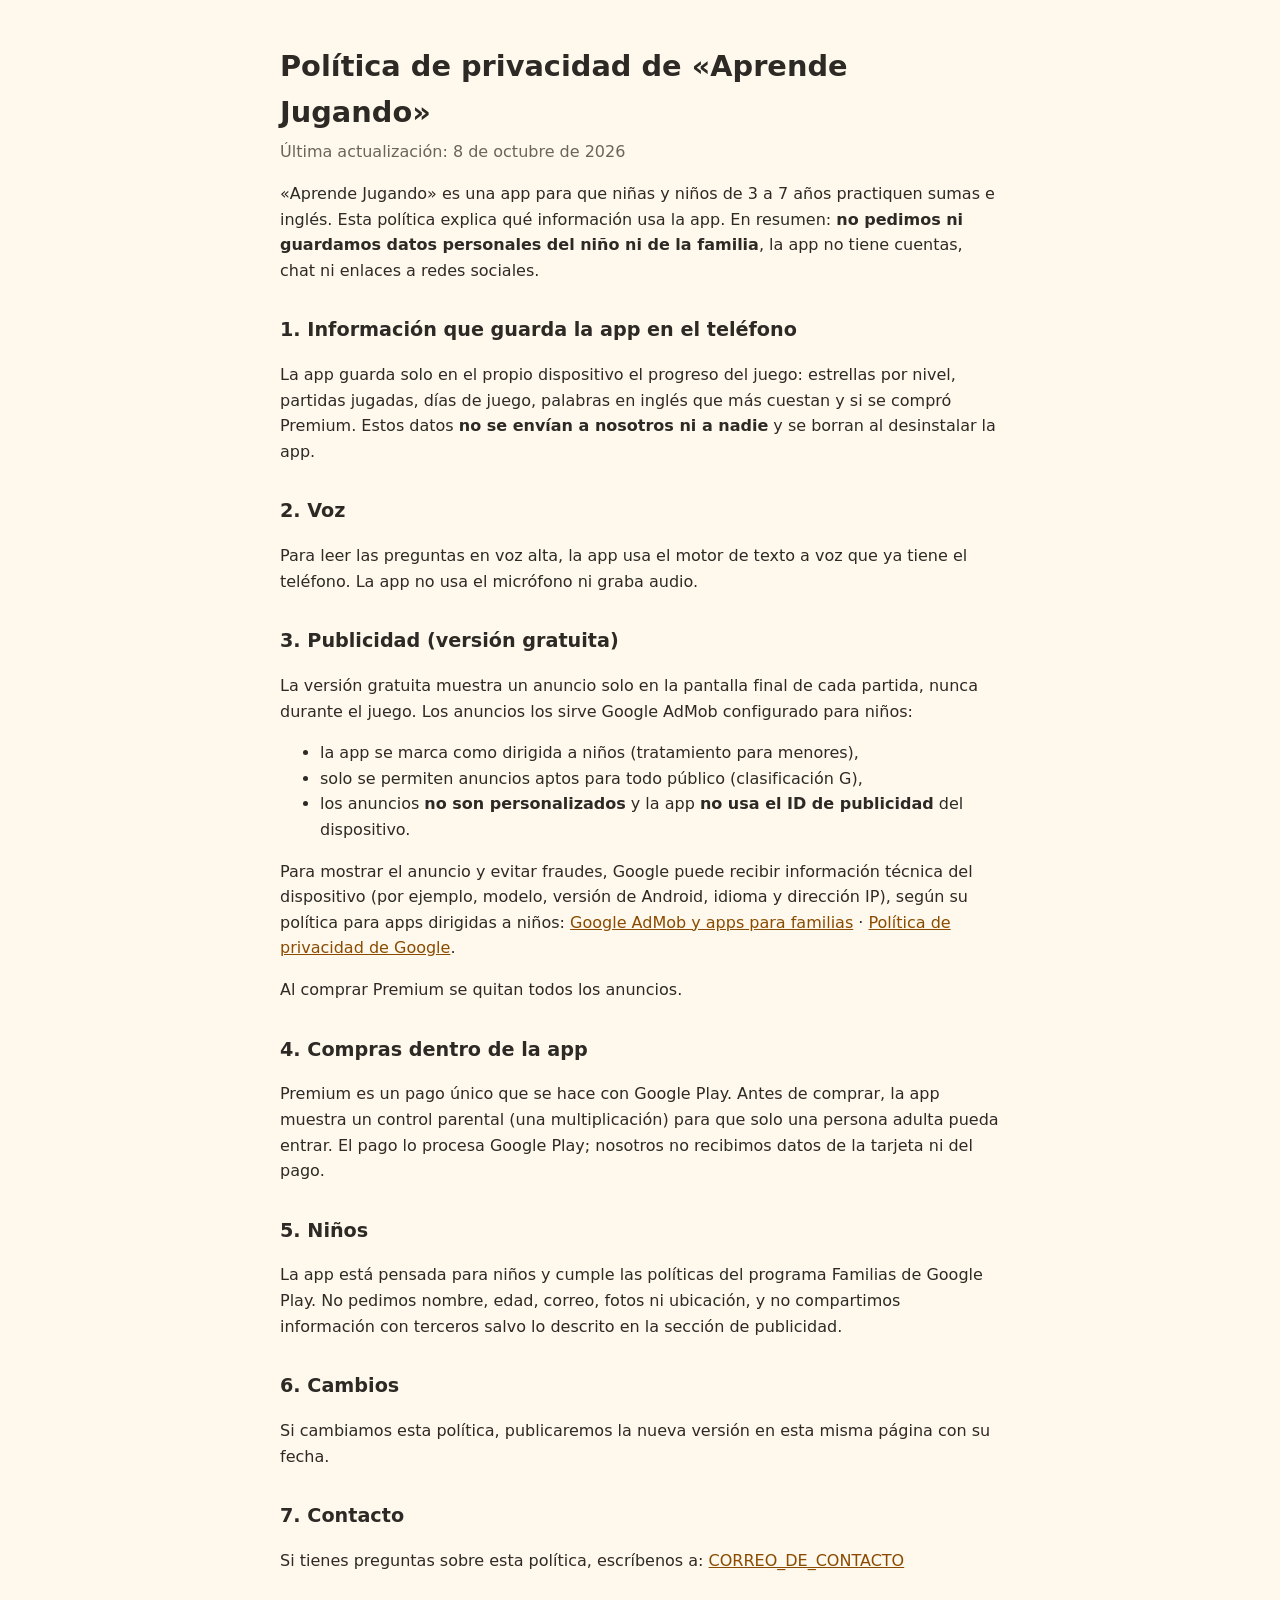
==== docs/privacidad.html @ e11c9ba7 "Prepare Google Play release: upload-key signing, AAB build, privacy policy - Release builds use andr" ====
<!doctype html>
<html lang="es">
<head>
<meta charset="utf-8">
<meta name="viewport" content="width=device-width, initial-scale=1">
<title>Política de privacidad · Aprende Jugando</title>
<style>
  body { font-family: system-ui, -apple-system, "Segoe UI", Roboto, sans-serif; background: #fff8ec; color: #2d2a26;
         max-width: 720px; margin: 0 auto; padding: 24px 16px 48px; line-height: 1.6; }
  h1 { font-size: 1.8rem; margin-bottom: 0; }
  h2 { font-size: 1.2rem; margin-top: 2rem; }
  .fecha { color: #6b645b; margin-top: 4px; }
  a { color: #8a4b00; }
</style>
</head>
<body>
<h1>Política de privacidad de «Aprende Jugando»</h1>
<p class="fecha">Última actualización: 8 de octubre de 2026</p>

<p>«Aprende Jugando» es una app para que niñas y niños de 3 a 7 años practiquen sumas e inglés.
Esta política explica qué información usa la app. En resumen: <strong>no pedimos ni guardamos datos personales
del niño ni de la familia</strong>, la app no tiene cuentas, chat ni enlaces a redes sociales.</p>

<h2>1. Información que guarda la app en el teléfono</h2>
<p>La app guarda solo en el propio dispositivo el progreso del juego: estrellas por nivel, partidas jugadas,
días de juego, palabras en inglés que más cuestan y si se compró Premium. Estos datos <strong>no se envían a
nosotros ni a nadie</strong> y se borran al desinstalar la app.</p>

<h2>2. Voz</h2>
<p>Para leer las preguntas en voz alta, la app usa el motor de texto a voz que ya tiene el teléfono.
La app no usa el micrófono ni graba audio.</p>

<h2>3. Publicidad (versión gratuita)</h2>
<p>La versión gratuita muestra un anuncio solo en la pantalla final de cada partida, nunca durante el juego.
Los anuncios los sirve Google AdMob configurado para niños:</p>
<ul>
  <li>la app se marca como dirigida a niños (tratamiento para menores),</li>
  <li>solo se permiten anuncios aptos para todo público (clasificación G),</li>
  <li>los anuncios <strong>no son personalizados</strong> y la app <strong>no usa el ID de publicidad</strong> del dispositivo.</li>
</ul>
<p>Para mostrar el anuncio y evitar fraudes, Google puede recibir información técnica del dispositivo
(por ejemplo, modelo, versión de Android, idioma y dirección IP), según su política para apps dirigidas a niños:
<a href="https://support.google.com/admob/answer/6223431">Google AdMob y apps para familias</a> ·
<a href="https://policies.google.com/privacy">Política de privacidad de Google</a>.</p>
<p>Al comprar Premium se quitan todos los anuncios.</p>

<h2>4. Compras dentro de la app</h2>
<p>Premium es un pago único que se hace con Google Play. Antes de comprar, la app muestra un control parental
(una multiplicación) para que solo una persona adulta pueda entrar. El pago lo procesa Google Play;
nosotros no recibimos datos de la tarjeta ni del pago.</p>

<h2>5. Niños</h2>
<p>La app está pensada para niños y cumple las políticas del programa Familias de Google Play.
No pedimos nombre, edad, correo, fotos ni ubicación, y no compartimos información con terceros
salvo lo descrito en la sección de publicidad.</p>

<h2>6. Cambios</h2>
<p>Si cambiamos esta política, publicaremos la nueva versión en esta misma página con su fecha.</p>

<h2>7. Contacto</h2>
<p>Si tienes preguntas sobre esta política, escríbenos a: <a href="mailto:CORREO_DE_CONTACTO">CORREO_DE_CONTACTO</a></p>
</body>
</html>
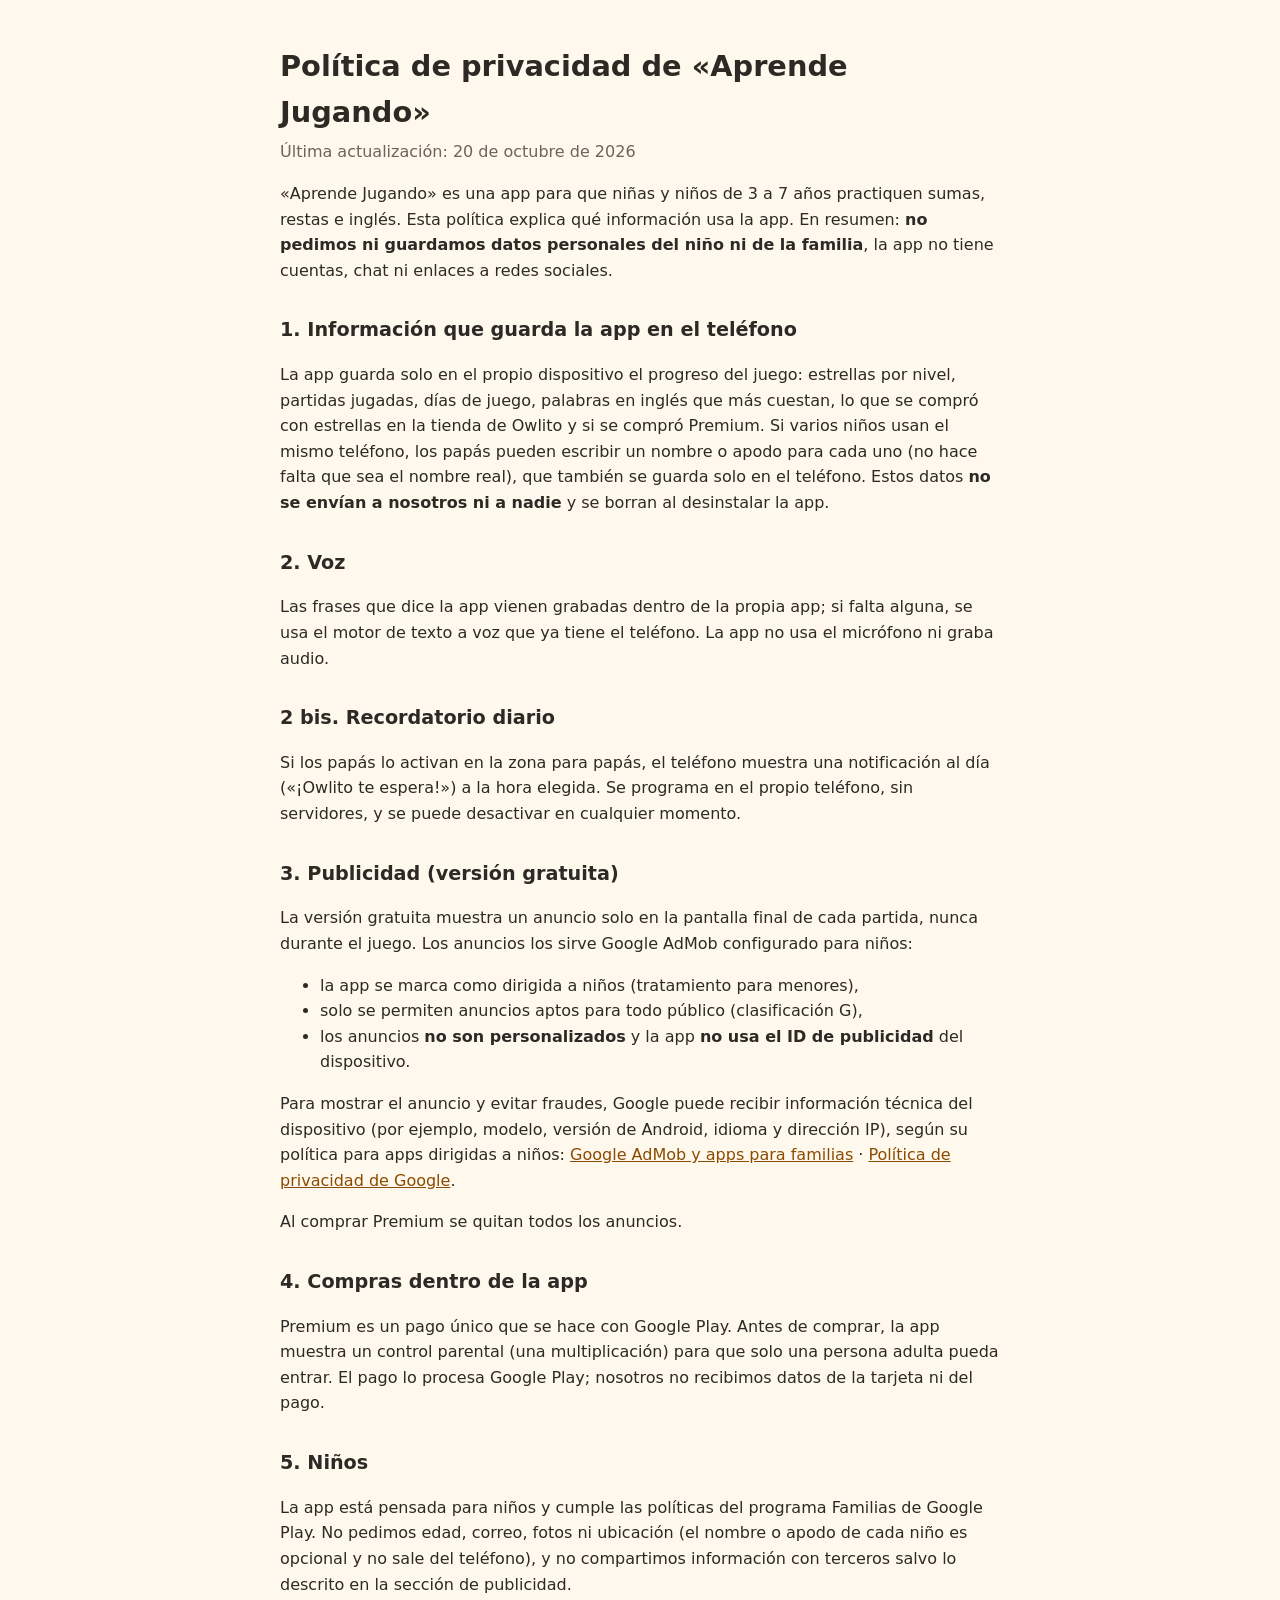
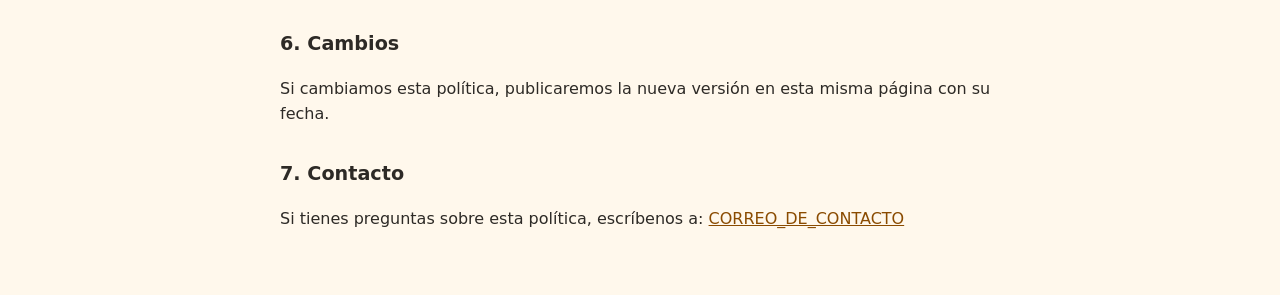
==== commit 221207a5: "Privacy policy: subtraction, shop, kid nicknames, recorded voice, daily reminder Co-Authored-By: Cla" ====
--- a/docs/privacidad.html
+++ b/docs/privacidad.html
@@ -15,20 +15,27 @@
 </head>
 <body>
 <h1>Política de privacidad de «Aprende Jugando»</h1>
-<p class="fecha">Última actualización: 8 de octubre de 2026</p>
+<p class="fecha">Última actualización: 20 de octubre de 2026</p>
 
-<p>«Aprende Jugando» es una app para que niñas y niños de 3 a 7 años practiquen sumas e inglés.
+<p>«Aprende Jugando» es una app para que niñas y niños de 3 a 7 años practiquen sumas, restas e inglés.
 Esta política explica qué información usa la app. En resumen: <strong>no pedimos ni guardamos datos personales
 del niño ni de la familia</strong>, la app no tiene cuentas, chat ni enlaces a redes sociales.</p>
 
 <h2>1. Información que guarda la app en el teléfono</h2>
 <p>La app guarda solo en el propio dispositivo el progreso del juego: estrellas por nivel, partidas jugadas,
-días de juego, palabras en inglés que más cuestan y si se compró Premium. Estos datos <strong>no se envían a
-nosotros ni a nadie</strong> y se borran al desinstalar la app.</p>
+días de juego, palabras en inglés que más cuestan, lo que se compró con estrellas en la tienda de Owlito
+y si se compró Premium. Si varios niños usan el mismo teléfono, los papás pueden escribir un nombre o apodo
+para cada uno (no hace falta que sea el nombre real), que también se guarda solo en el teléfono.
+Estos datos <strong>no se envían a nosotros ni a nadie</strong> y se borran al desinstalar la app.</p>
 
 <h2>2. Voz</h2>
-<p>Para leer las preguntas en voz alta, la app usa el motor de texto a voz que ya tiene el teléfono.
-La app no usa el micrófono ni graba audio.</p>
+<p>Las frases que dice la app vienen grabadas dentro de la propia app; si falta alguna, se usa el
+motor de texto a voz que ya tiene el teléfono. La app no usa el micrófono ni graba audio.</p>
+
+<h2>2 bis. Recordatorio diario</h2>
+<p>Si los papás lo activan en la zona para papás, el teléfono muestra una notificación al día
+(«¡Owlito te espera!») a la hora elegida. Se programa en el propio teléfono, sin servidores,
+y se puede desactivar en cualquier momento.</p>
 
 <h2>3. Publicidad (versión gratuita)</h2>
 <p>La versión gratuita muestra un anuncio solo en la pantalla final de cada partida, nunca durante el juego.
@@ -51,7 +58,8 @@
 
 <h2>5. Niños</h2>
 <p>La app está pensada para niños y cumple las políticas del programa Familias de Google Play.
-No pedimos nombre, edad, correo, fotos ni ubicación, y no compartimos información con terceros
+No pedimos edad, correo, fotos ni ubicación (el nombre o apodo de cada niño es opcional y no sale
+del teléfono), y no compartimos información con terceros
 salvo lo descrito en la sección de publicidad.</p>
 
 <h2>6. Cambios</h2>
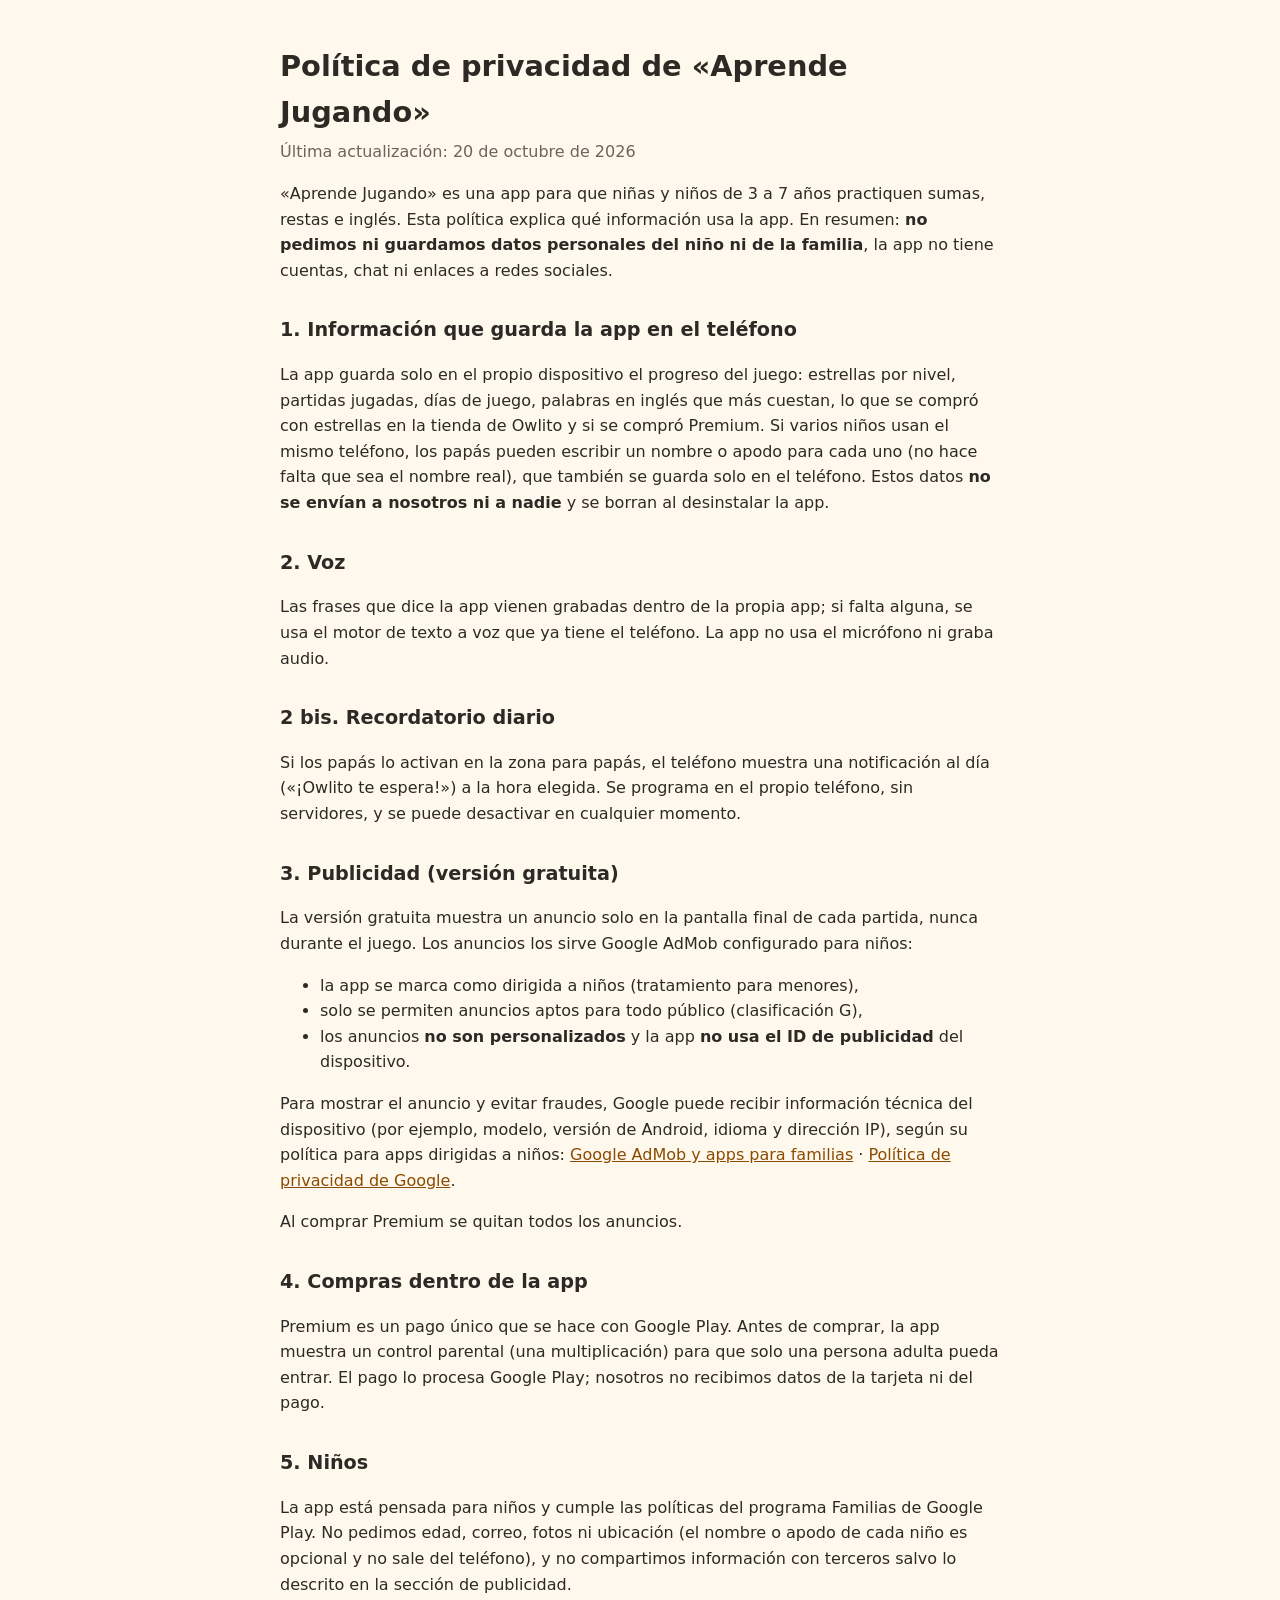
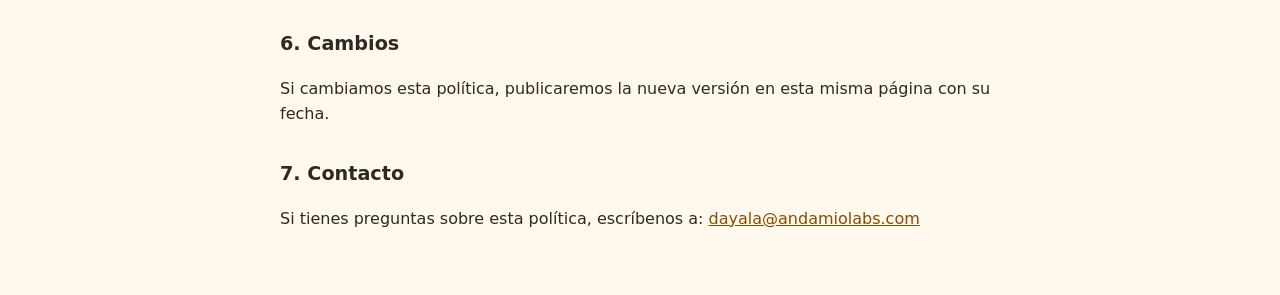
==== commit f106eb1b: "Privacy policy: contact email Co-Authored-By: Claude Opus 5.5 <noreply@anthropic.com> Claude-Session" ====
--- a/docs/privacidad.html
+++ b/docs/privacidad.html
@@ -66,6 +66,6 @@
 <p>Si cambiamos esta política, publicaremos la nueva versión en esta misma página con su fecha.</p>
 
 <h2>7. Contacto</h2>
-<p>Si tienes preguntas sobre esta política, escríbenos a: <a href="mailto:CORREO_DE_CONTACTO">CORREO_DE_CONTACTO</a></p>
+<p>Si tienes preguntas sobre esta política, escríbenos a: <a href="mailto:dayala@andamiolabs.com">dayala@andamiolabs.com</a></p>
 </body>
 </html>
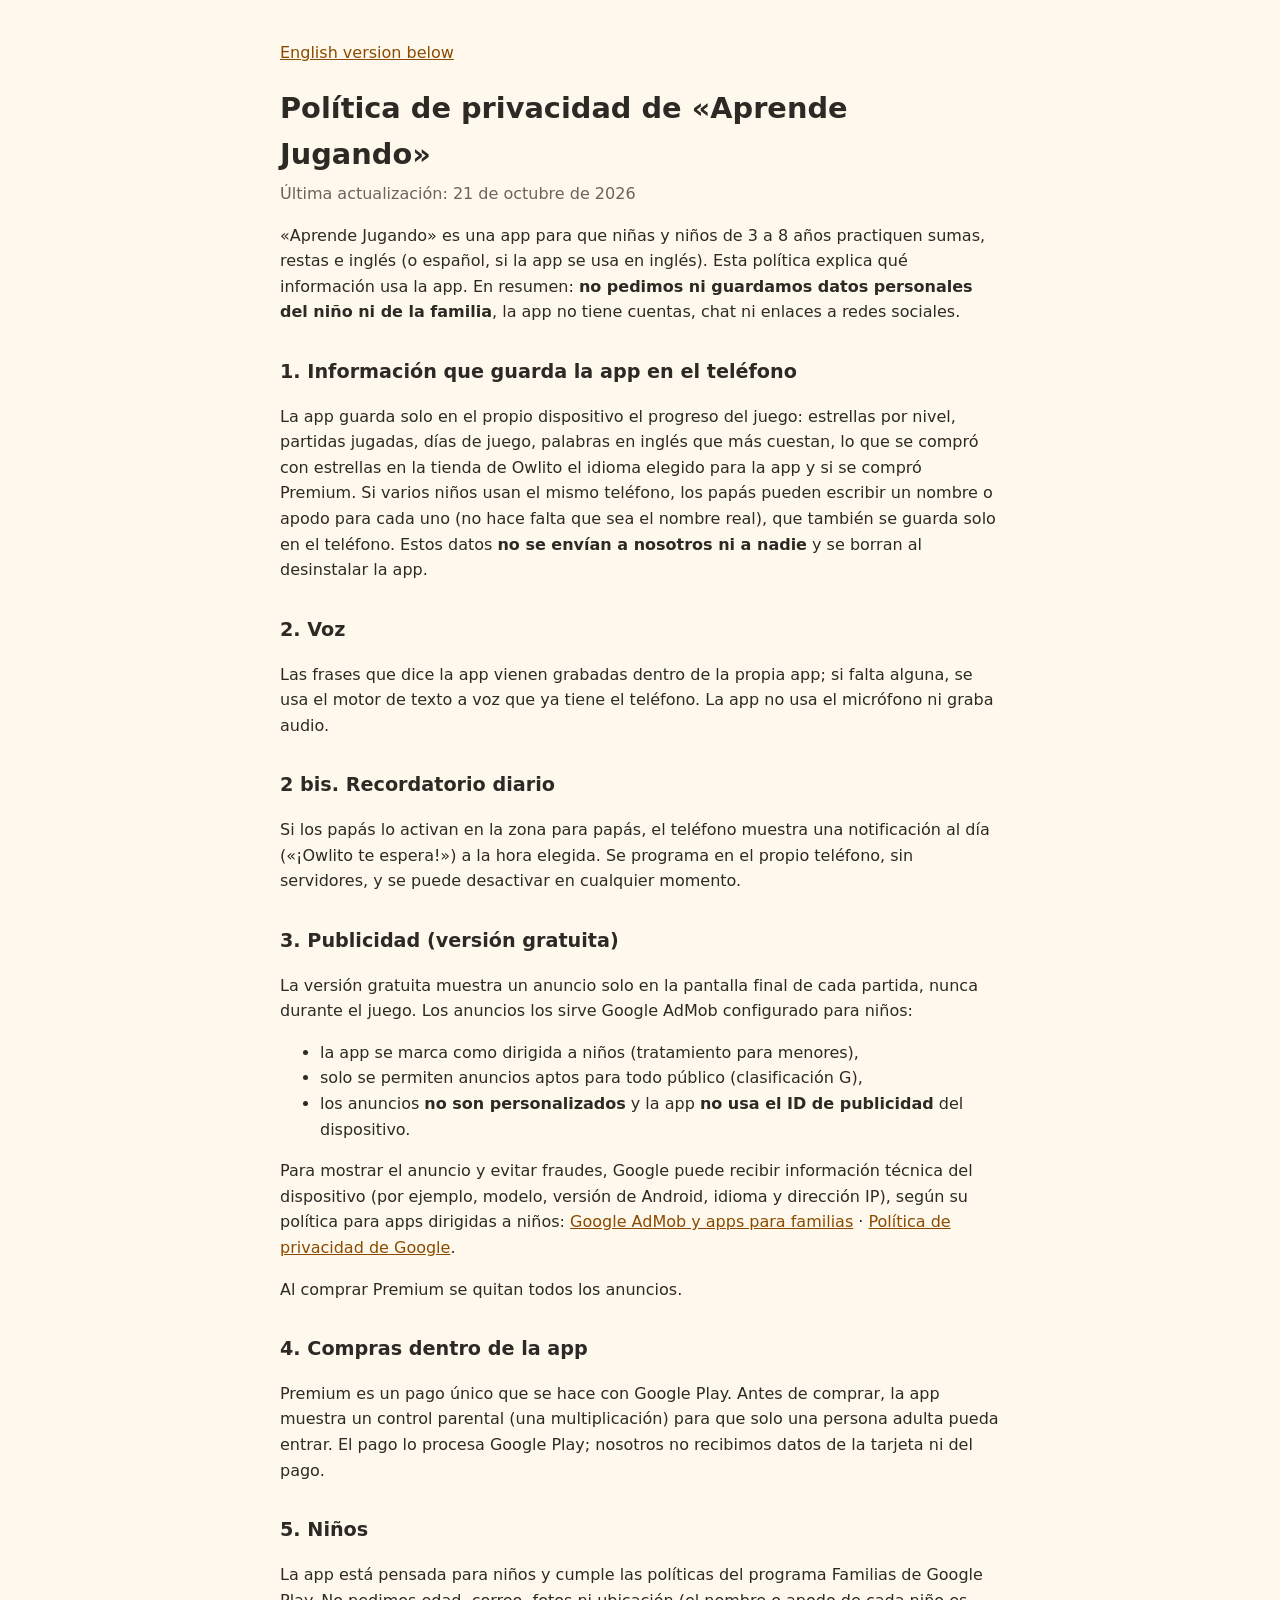
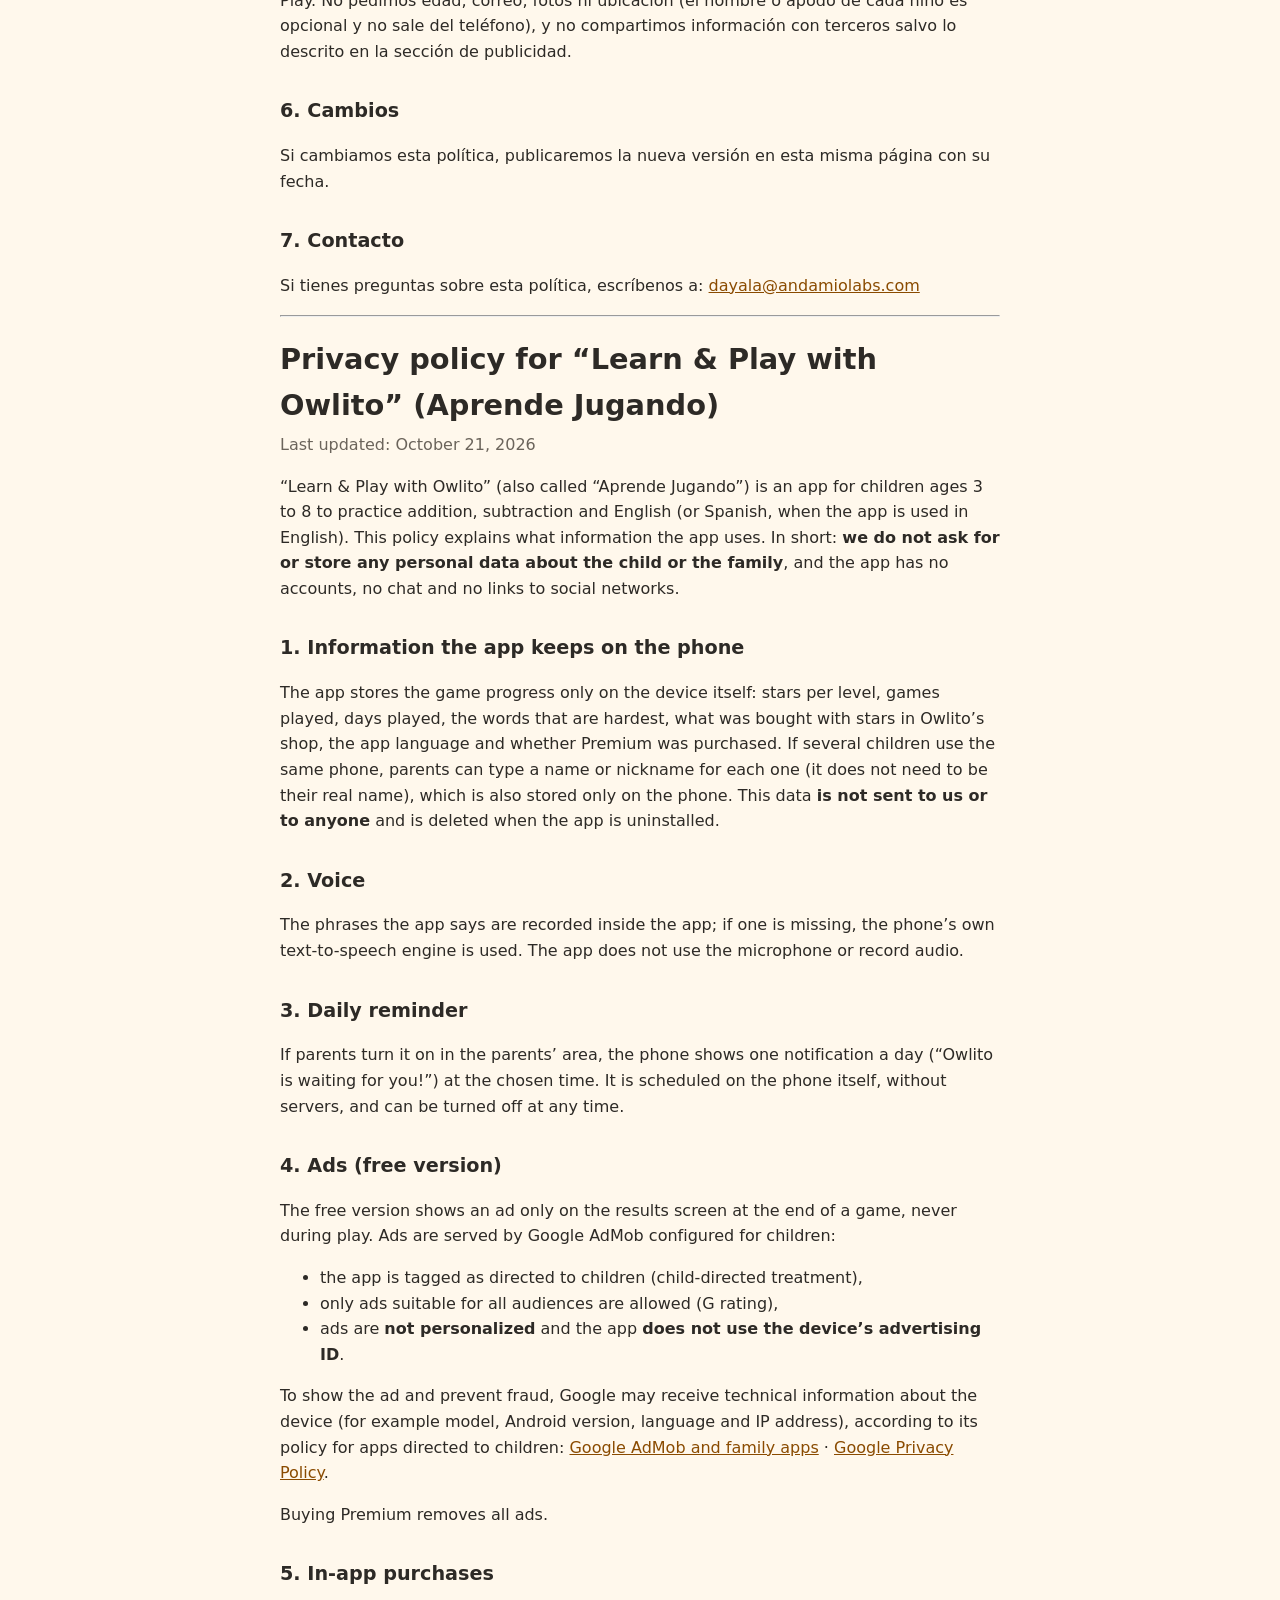
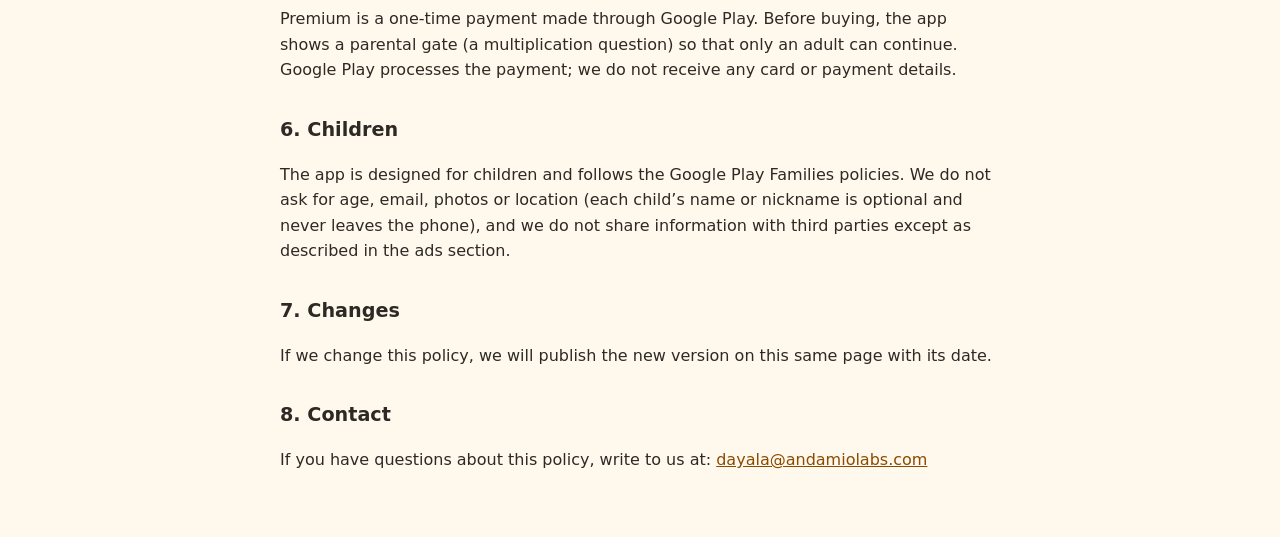
==== commit 2bacda42: "Ficha de Play Store en inglés y política de privacidad bilingüe - docs/play-store/en: nombre, descri" ====
--- a/docs/privacidad.html
+++ b/docs/privacidad.html
@@ -3,7 +3,7 @@
 <head>
 <meta charset="utf-8">
 <meta name="viewport" content="width=device-width, initial-scale=1">
-<title>Política de privacidad · Aprende Jugando</title>
+<title>Política de privacidad · Privacy policy · Aprende Jugando</title>
 <style>
   body { font-family: system-ui, -apple-system, "Segoe UI", Roboto, sans-serif; background: #fff8ec; color: #2d2a26;
          max-width: 720px; margin: 0 auto; padding: 24px 16px 48px; line-height: 1.6; }
@@ -14,17 +14,18 @@
 </style>
 </head>
 <body>
+<p><a href="#english">English version below</a></p>
 <h1>Política de privacidad de «Aprende Jugando»</h1>
-<p class="fecha">Última actualización: 20 de octubre de 2026</p>
+<p class="fecha">Última actualización: 21 de octubre de 2026</p>
 
-<p>«Aprende Jugando» es una app para que niñas y niños de 3 a 7 años practiquen sumas, restas e inglés.
+<p>«Aprende Jugando» es una app para que niñas y niños de 3 a 8 años practiquen sumas, restas e inglés (o español, si la app se usa en inglés).
 Esta política explica qué información usa la app. En resumen: <strong>no pedimos ni guardamos datos personales
 del niño ni de la familia</strong>, la app no tiene cuentas, chat ni enlaces a redes sociales.</p>
 
 <h2>1. Información que guarda la app en el teléfono</h2>
 <p>La app guarda solo en el propio dispositivo el progreso del juego: estrellas por nivel, partidas jugadas,
 días de juego, palabras en inglés que más cuestan, lo que se compró con estrellas en la tienda de Owlito
-y si se compró Premium. Si varios niños usan el mismo teléfono, los papás pueden escribir un nombre o apodo
+el idioma elegido para la app y si se compró Premium. Si varios niños usan el mismo teléfono, los papás pueden escribir un nombre o apodo
 para cada uno (no hace falta que sea el nombre real), que también se guarda solo en el teléfono.
 Estos datos <strong>no se envían a nosotros ni a nadie</strong> y se borran al desinstalar la app.</p>
 
@@ -67,5 +68,59 @@
 
 <h2>7. Contacto</h2>
 <p>Si tienes preguntas sobre esta política, escríbenos a: <a href="mailto:dayala@andamiolabs.com">dayala@andamiolabs.com</a></p>
+
+<hr>
+<h1 id="english">Privacy policy for “Learn &amp; Play with Owlito” (Aprende Jugando)</h1>
+<p class="fecha">Last updated: October 21, 2026</p>
+
+<p>“Learn &amp; Play with Owlito” (also called “Aprende Jugando”) is an app for children ages 3 to 8 to practice
+addition, subtraction and English (or Spanish, when the app is used in English). This policy explains what information
+the app uses. In short: <strong>we do not ask for or store any personal data about the child or the family</strong>,
+and the app has no accounts, no chat and no links to social networks.</p>
+
+<h2>1. Information the app keeps on the phone</h2>
+<p>The app stores the game progress only on the device itself: stars per level, games played, days played,
+the words that are hardest, what was bought with stars in Owlito’s shop, the app language and whether Premium was purchased.
+If several children use the same phone, parents can type a name or nickname for each one (it does not need to be
+their real name), which is also stored only on the phone. This data <strong>is not sent to us or to anyone</strong>
+and is deleted when the app is uninstalled.</p>
+
+<h2>2. Voice</h2>
+<p>The phrases the app says are recorded inside the app; if one is missing, the phone’s own text-to-speech engine
+is used. The app does not use the microphone or record audio.</p>
+
+<h2>3. Daily reminder</h2>
+<p>If parents turn it on in the parents’ area, the phone shows one notification a day (“Owlito is waiting for you!”)
+at the chosen time. It is scheduled on the phone itself, without servers, and can be turned off at any time.</p>
+
+<h2>4. Ads (free version)</h2>
+<p>The free version shows an ad only on the results screen at the end of a game, never during play.
+Ads are served by Google AdMob configured for children:</p>
+<ul>
+  <li>the app is tagged as directed to children (child-directed treatment),</li>
+  <li>only ads suitable for all audiences are allowed (G rating),</li>
+  <li>ads are <strong>not personalized</strong> and the app <strong>does not use the device’s advertising ID</strong>.</li>
+</ul>
+<p>To show the ad and prevent fraud, Google may receive technical information about the device (for example model,
+Android version, language and IP address), according to its policy for apps directed to children:
+<a href="https://support.google.com/admob/answer/6223431">Google AdMob and family apps</a> ·
+<a href="https://policies.google.com/privacy">Google Privacy Policy</a>.</p>
+<p>Buying Premium removes all ads.</p>
+
+<h2>5. In-app purchases</h2>
+<p>Premium is a one-time payment made through Google Play. Before buying, the app shows a parental gate
+(a multiplication question) so that only an adult can continue. Google Play processes the payment;
+we do not receive any card or payment details.</p>
+
+<h2>6. Children</h2>
+<p>The app is designed for children and follows the Google Play Families policies. We do not ask for age, email,
+photos or location (each child’s name or nickname is optional and never leaves the phone), and we do not share
+information with third parties except as described in the ads section.</p>
+
+<h2>7. Changes</h2>
+<p>If we change this policy, we will publish the new version on this same page with its date.</p>
+
+<h2>8. Contact</h2>
+<p>If you have questions about this policy, write to us at: <a href="mailto:dayala@andamiolabs.com">dayala@andamiolabs.com</a></p>
 </body>
 </html>
